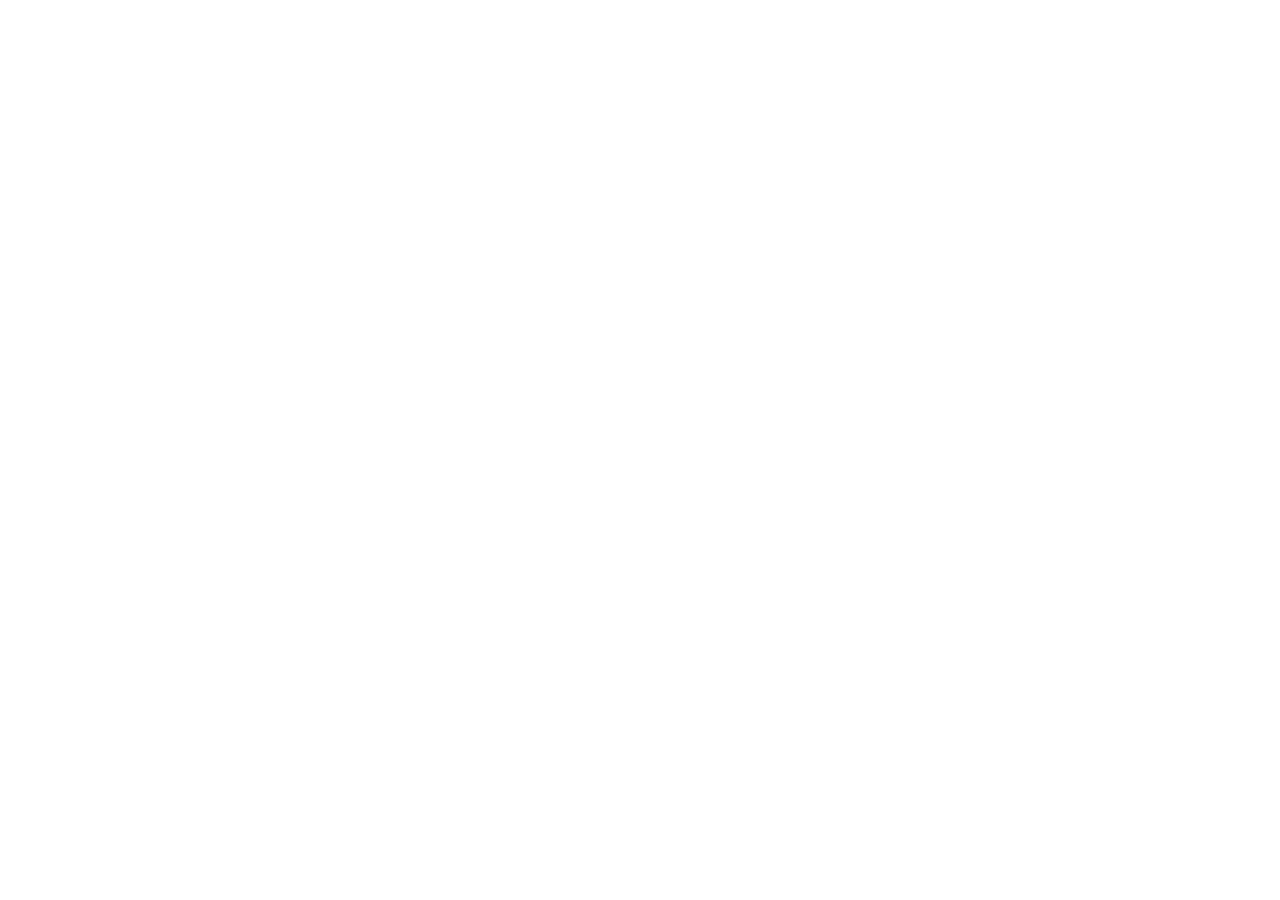
==== index.html @ 9faa8df4 "first commit" ====
<!DOCTYPE html>
<html lang="en">

<head>
    <meta charset="UTF-8" />
    <meta http-equiv="X-UA-Compatible" content="IE=edge" />
    <meta name="viewport" content="width=device-width, initial-scale=1.0" />
    <!-- TODO: PONER DESCRIPCION -->
    <meta name="description" content="" />
    <!-- TODO: PONER KEYWORDS -->
    <meta name="keywords" content="" />
    <meta name="author" content="Centeno José Antonio" />
    <meta name="copyright" content="DevCito 2022" />
    <!-- ROBOTS -->
    <meta name="robots" content="index nofollow" />
    <link rel="icon" href="/favicon.png" type="image/png" />
    <!-- TODO: PONER TITLE -->
    <meta property="og:title" content="" />
    <!-- TODO: PONER DESCRIPCION -->
    <meta property="og:description" content="" />
    <!-- TODO: PONER TYPE -->
    <meta property="og:type" content="" />
    <!-- TODO: PONER IMAGEN -->
    <meta property="og:image"
        content="" /> 
    <meta property="og:url" content="https://www.linkedin.com/in/jose-antonio-centeno-a379b61b6/" />
    <!-- TODO: PONER TITLE -->
    <meta property="twitter:title" content="" />
    <!-- TODO: PONER DESCRIPCION -->
    <meta property="twitter:description" content="" />
    <!-- TODO: PONER TYPE -->
    <meta property="twitter:type" content="" />
    <!-- TODO: PONER IMAGEN -->
    <meta property="twitter:image"
        content="" />
    <meta property="twitter:url" content="https://www.linkedin.com/in/jose-antonio-centeno-a379b61b6/" />
    <!-- TODO: PONER TITLE DEL NAVEGADOR -->
    <title></title>
    <link rel="stylesheet" href="/css/style.css" />
</head>
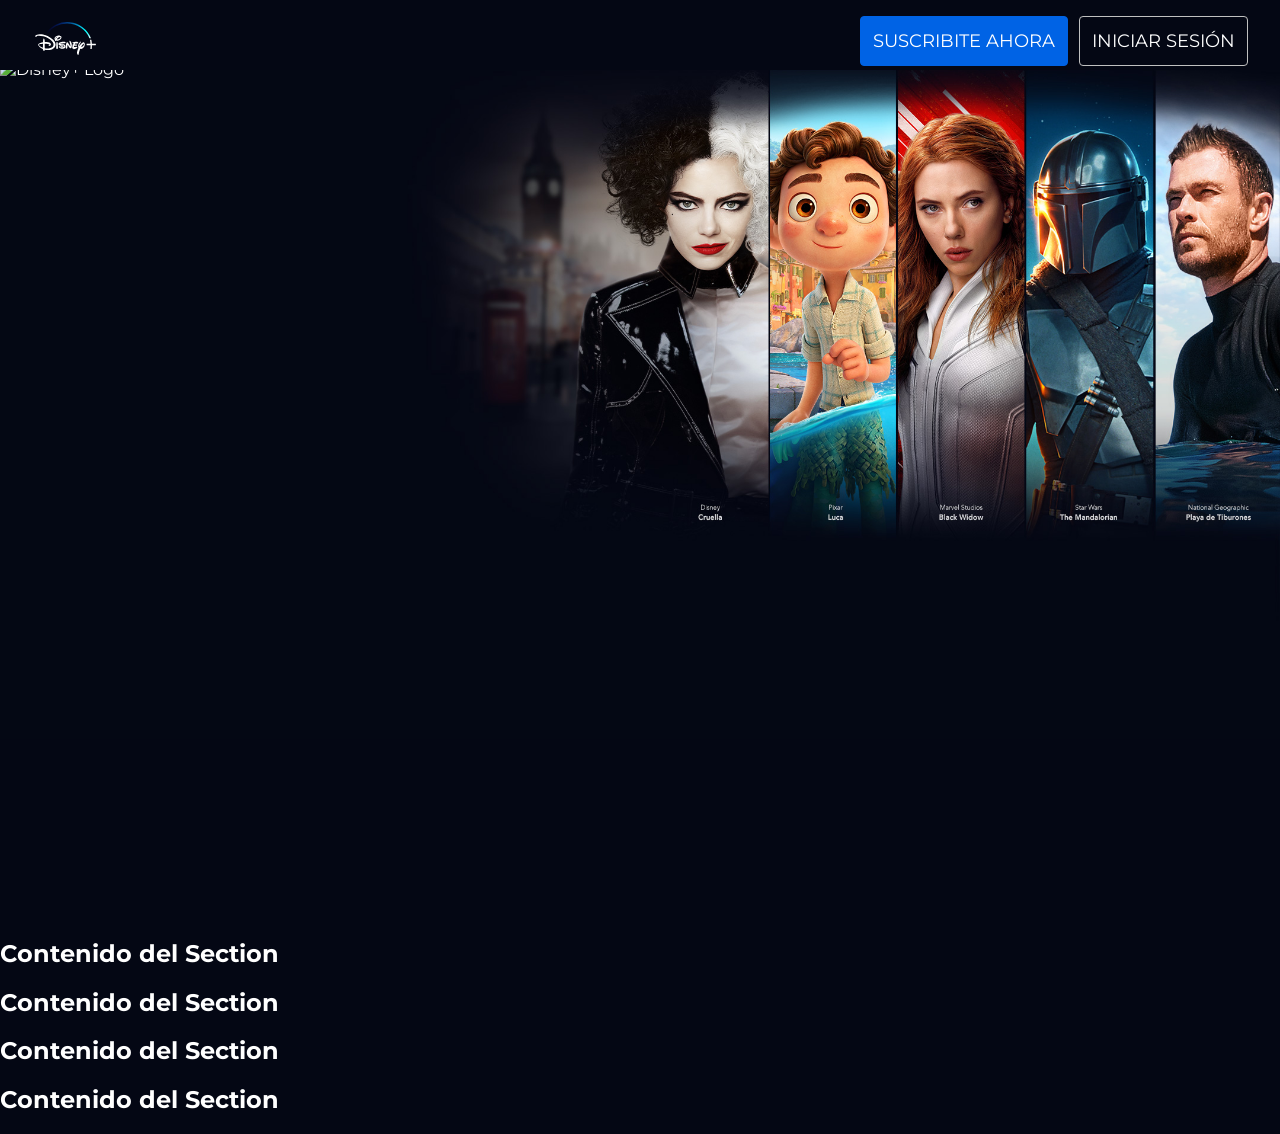
==== commit ef3206b4: "create first section" ====
--- a/index.html
+++ b/index.html
@@ -21,8 +21,7 @@
     <!-- TODO: PONER TYPE -->
     <meta property="og:type" content="" />
     <!-- TODO: PONER IMAGEN -->
-    <meta property="og:image"
-        content="" /> 
+    <meta property="og:image" content="" />
     <meta property="og:url" content="https://www.linkedin.com/in/jose-antonio-centeno-a379b61b6/" />
     <!-- TODO: PONER TITLE -->
     <meta property="twitter:title" content="" />
@@ -31,10 +30,51 @@
     <!-- TODO: PONER TYPE -->
     <meta property="twitter:type" content="" />
     <!-- TODO: PONER IMAGEN -->
-    <meta property="twitter:image"
-        content="" />
+    <meta property="twitter:image" content="" />
     <meta property="twitter:url" content="https://www.linkedin.com/in/jose-antonio-centeno-a379b61b6/" />
     <!-- TODO: PONER TITLE DEL NAVEGADOR -->
     <title></title>
+    <link rel="preconnect" href="https://fonts.googleapis.com">
+    <link rel="preconnect" href="https://fonts.gstatic.com" crossorigin>
+    <link href="https://fonts.googleapis.com/css2?family=Montserrat:wght@400&display=swap" rel="stylesheet">
     <link rel="stylesheet" href="/css/style.css" />
-</head>+</head>
+
+<body>
+    <header>
+        <nav>
+            <a href="#" class="logo">
+                <img src="/img/original.svg" alt="Disney+ Logo">
+            </a>
+
+            <ul class="botonera">
+                <li class="suscribite"><a href="#">Suscribite ahora</a></li>
+                <li class="iniciarSesion"><a href="#">Iniciar Sesión</a></li>
+            </ul>
+        </nav>
+    </header>
+    <main>
+        <section class="combo">
+            <div class="containerCombo">
+                <h3>Con Combo+, aprovechá lo mejor de Disney+ y Star+ a un precio único.</h3>
+                <picture class="logoCombo">
+                    <source srcset="//cnbl-cdn.bamgrid.com/assets/b4b2cbd89ae6b15cc228c8e130514786030d9661e34b3865c1a778dd38ab6863/original">
+                    <img src="//cnbl-cdn.bamgrid.com/assets/b4b2cbd89ae6b15cc228c8e130514786030d9661e34b3865c1a778dd38ab6863/original" alt="Disney+ Logo">
+                </picture>
+                
+            </div>
+        </section>
+        <section>
+            <h1>Contenido del Section</h1>
+        </section>
+        <section>
+            <h1>Contenido del Section</h1>
+        </section>
+        <section>
+            <h1>Contenido del Section</h1>
+        </section>
+        <section>
+            <h1>Contenido del Section</h1>
+        </section>
+    </main>
+</body>
--- a/css/style.css
+++ b/css/style.css
@@ -0,0 +1,96 @@
+body {
+    margin: 0;
+    background-color: #040714;
+    font-family: 'Montserrat', sans-serif;
+    color: white;
+}
+/* Empezar con valores globales */
+/* color del boton suscribite: #0063e5; */
+
+/* HEADER */
+
+a {
+    text-decoration: none;
+    color: white;
+    cursor: pointer;
+    font-size: 18px;
+    line-height: 18px;
+}
+
+li {
+    height: 50px;
+    list-style: none;
+    text-transform: uppercase;
+    display: inline-flex;
+    padding: 9px 12px;
+    border-radius: 4px;
+    border: 1px solid silver;
+    margin-right: 7px;
+    box-sizing: border-box;
+    align-items: center;
+}
+
+nav {
+    top: 0;
+    background-color: #040714;
+    display: flex;
+    justify-content: space-between;
+    width: 100%;
+    height: 70px;
+    position: fixed;
+}
+
+
+.logo {
+    max-height: 70px;
+    padding: 15px;
+    margin-left: 20px;
+    margin-top: 7px;
+}
+
+.logo img {
+    height: 100%;
+}
+
+.botonera {
+    margin-right: 25px;
+}
+
+.suscribite {
+    background-color: #0063e5;
+    border: 1px solid #0063e5;
+}
+
+.suscribite:hover {
+    background-color: #016cf9;
+    border: 1px solid #016cf9;
+}
+
+.iniciarSesion a {
+    color: inherit;
+}
+
+.iniciarSesion:hover {
+    color: #040714;
+    background-color: #f9f9f9;
+}
+
+.combo {
+    height:100vh;
+    background: url('/img/original.jfif') center center;        background-size: 100%;
+    background-repeat: no-repeat;
+    background-position: top;
+
+}
+
+@media only screen and (max-width: 768px) {
+    .combo {
+        background-image: url(//cnbl-cdn.bamgrid.com/assets/3b06d96889a9ffae5177c1abf9c5072b4a342b060c30c0cee37d2a765df3777c/original);
+    }
+    
+    .containerCombo {
+        display: flex;
+    }
+}
+
+/* FIN DEL HEADER */
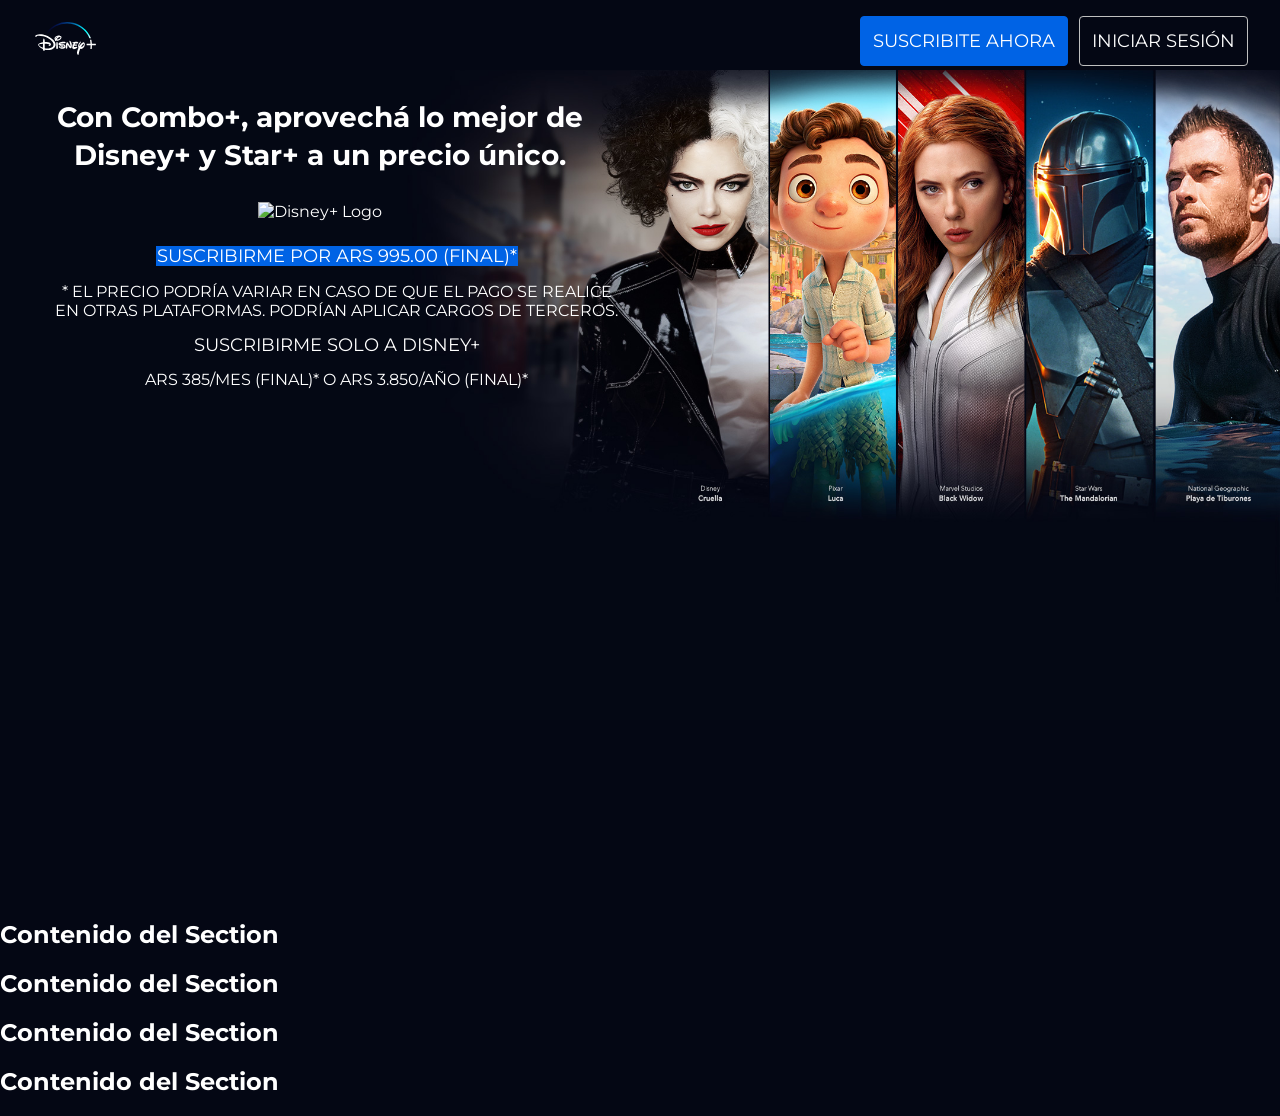
==== commit 8aa91863: "comboLoco start" ====
--- a/index.html
+++ b/index.html
@@ -61,7 +61,14 @@
                     <source srcset="//cnbl-cdn.bamgrid.com/assets/b4b2cbd89ae6b15cc228c8e130514786030d9661e34b3865c1a778dd38ab6863/original">
                     <img src="//cnbl-cdn.bamgrid.com/assets/b4b2cbd89ae6b15cc228c8e130514786030d9661e34b3865c1a778dd38ab6863/original" alt="Disney+ Logo">
                 </picture>
-                
+                <ul class="comboLoco">
+                    <li class="comboLocoList">
+                        <a href="#" class="suscribime">SUSCRIBIRME POR ARS 995.00 (FINAL)*</a>
+                        <p class="footNote">* El precio podría variar en caso de que el pago se realice en otras plataformas. Podrían aplicar cargos de terceros.</p>
+                        <a href="#" class="soloDisney">Suscribirme solo a Disney+</a>
+                        <p class="footNote2">ARS 385/mes (final)* o ARS 3.850/año (final)*</p>
+                    </li>
+                </ul>
             </div>
         </section>
         <section>
--- a/css/style.css
+++ b/css/style.css
@@ -38,6 +38,7 @@
     width: 100%;
     height: 70px;
     position: fixed;
+    z-index: 5;
 }
 
 
@@ -74,13 +75,62 @@
     color: #040714;
     background-color: #f9f9f9;
 }
+/* Media Q */
+@media only screen and (max-width: 768px) {
 
+}
+/* FIN DEL HEADER */
+
+/* SECCION COMBO */
 .combo {
     height:100vh;
     background: url('/img/original.jfif') center center;        background-size: 100%;
     background-repeat: no-repeat;
     background-position: top;
 
+}
+
+.containerCombo {
+    position: absolute;
+    text-align: center;
+    top: 70px;
+    display: flex;
+    flex-direction: column;
+    align-items: center;
+    width: 50%;
+}
+
+.containerCombo h3 {
+    font-size: 28px;
+    line-height: 38px;
+}
+
+
+.comboLoco {
+    display: flex;
+    flex-direction: column;
+    align-items: center;
+    justify-content: center;
+    height: auto;
+}
+
+.comboLocoList {
+    height: auto;
+    display: flex;
+    flex-direction: column;
+    border: none;
+}
+
+.suscribime {
+    
+    text-transform: uppercase;
+    background-color: #0063e5;
+    border: 1px solid #0063e5;
+}
+
+.suscribime:hover {
+    background-color: #016cf9;
+    border: 1px solid #016cf9;
 }
 
 @media only screen and (max-width: 768px) {
@@ -93,4 +143,7 @@
     }
 }
 
-/* FIN DEL HEADER */
+.logoCombo img {
+    max-width: 400px;
+}
+
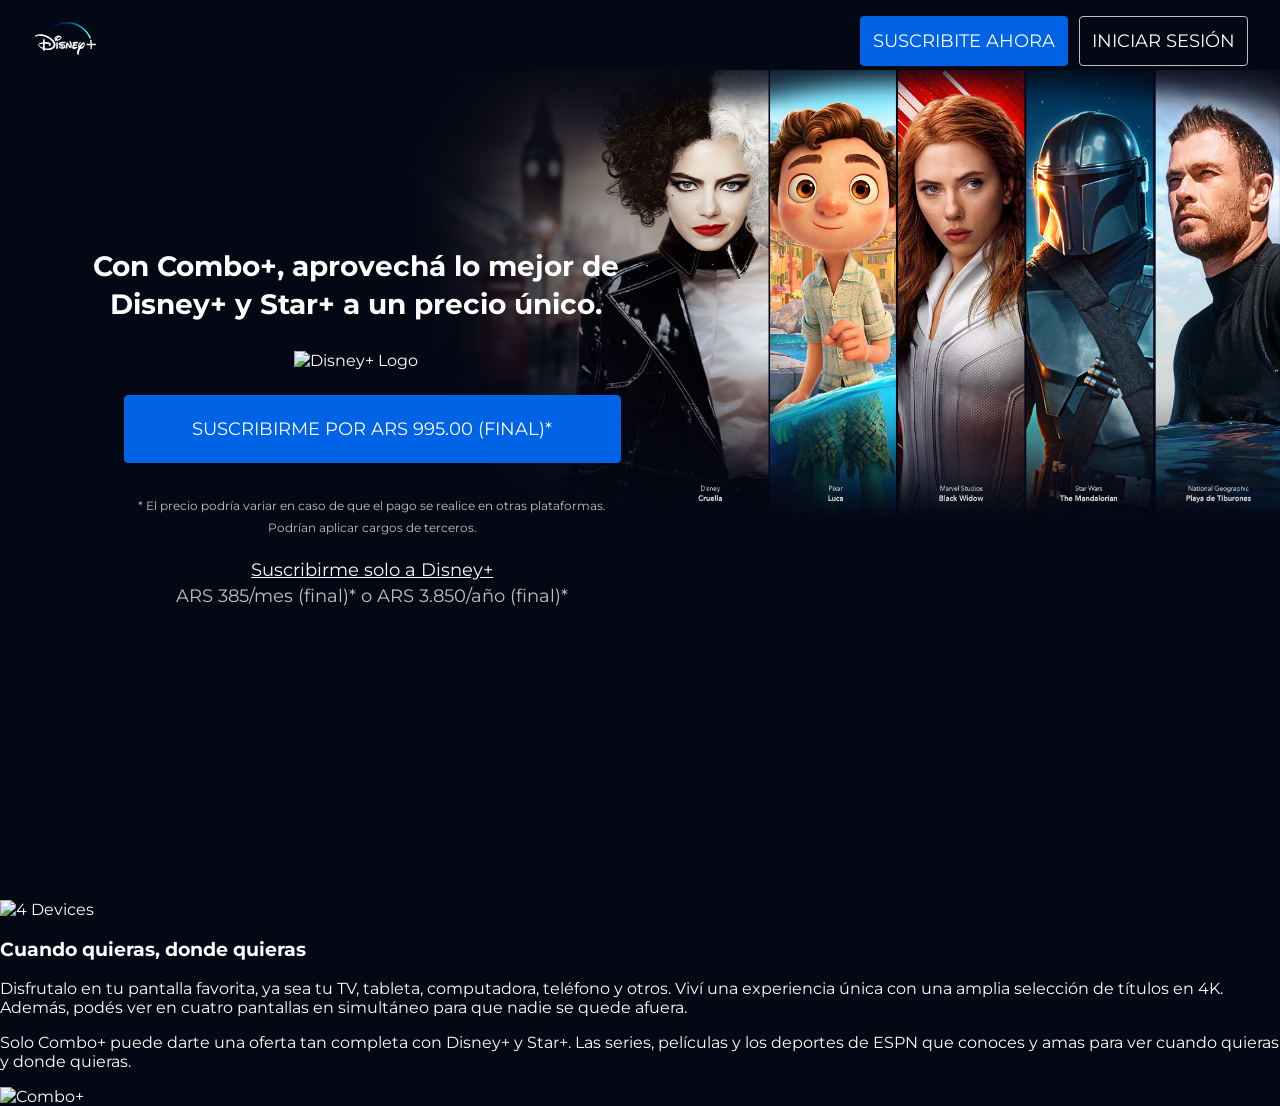
==== commit ef73048d: "Finish Combo" ====
--- a/index.html
+++ b/index.html
@@ -71,17 +71,21 @@
                 </ul>
             </div>
         </section>
-        <section>
-            <h1>Contenido del Section</h1>
-        </section>
-        <section>
-            <h1>Contenido del Section</h1>
-        </section>
-        <section>
-            <h1>Contenido del Section</h1>
-        </section>
-        <section>
-            <h1>Contenido del Section</h1>
+        <section class="juntesLesCuatro">
+            <div class="pareja1">
+                <img class="lazy loaded" alt="4 Devices" data-ll-status="loaded" src="//cnbl-cdn.bamgrid.com/assets/dae41e464f90a537d55064a1609a99890fb93a408af955519dbe9992e0ab3a04/original">
+                <div class="pareja1-texto">
+                    <h3>Cuando quieras, donde quieras</h3>
+                    <p>Disfrutalo en tu pantalla favorita, ya sea tu TV, tableta, computadora, teléfono y otros. Viví una experiencia única con una amplia selección de títulos en 4K. Además, podés ver en cuatro pantallas en simultáneo para que nadie se quede afuera.</p>
+                </div>
+            </div>
+            <div class="pareja2">
+                <div class="pareja2-texto">
+                    <p>Solo Combo+ puede darte una oferta tan completa con Disney+ y Star+. Las series, películas y los deportes de ESPN que conoces y amas para ver cuando quieras y donde quieras.</p>
+                    <a href="" class=""></a>
+                </div>
+                <img class="lazy loaded" width="1278" height="1072" alt="Combo+" data-ll-status="loaded" src="//cnbl-cdn.bamgrid.com/assets/46946c8a951972913f0bf519d37c48caf4a1b79f3f386fc7f7fd2705e5d5b2ab/original">
+            </div>
         </section>
     </main>
 </body>
--- a/css/style.css
+++ b/css/style.css
@@ -41,7 +41,6 @@
     z-index: 5;
 }
 
-
 .logo {
     max-height: 70px;
     padding: 15px;
@@ -80,18 +79,33 @@
 
 }
 /* FIN DEL HEADER */
+/* ******************************** */
+/* ******************************** */
+/* SECCION COMBO */
+@media only screen and (max-width: 768px) {
+    .combo {
+        background-image: url(//cnbl-cdn.bamgrid.com/assets/3b06d96889a9ffae5177c1abf9c5072b4a342b060c30c0cee37d2a765df3777c/original);
+    }
+}
 
-/* SECCION COMBO */
 .combo {
-    height:100vh;
+    display: flex;
+    align-items: center;
+    min-height: 100vh;
+    padding: 5.6vw;
     background: url('/img/original.jfif') center center;        background-size: 100%;
     background-repeat: no-repeat;
     background-position: top;
+    box-sizing: border-box;
+}
 
+@media only screen and (min-width: 768px) {
+    .containerCombo {
+        max-width: 640px;
+    }
 }
 
 .containerCombo {
-    position: absolute;
     text-align: center;
     top: 70px;
     display: flex;
@@ -101,10 +115,10 @@
 }
 
 .containerCombo h3 {
+    margin-top: 0;
     font-size: 28px;
     line-height: 38px;
 }
-
 
 .comboLoco {
     display: flex;
@@ -122,10 +136,18 @@
 }
 
 .suscribime {
-    
     text-transform: uppercase;
     background-color: #0063e5;
     border: 1px solid #0063e5;
+    padding: 20.5px 33px;
+    width: 100%;
+    height: 68px;
+    box-sizing: border-box;
+    border-radius: 4px;
+    margin-bottom: 20px;
+    display: flex;
+    align-items: center;
+    justify-content: center;
 }
 
 .suscribime:hover {
@@ -133,17 +155,36 @@
     border: 1px solid #016cf9;
 }
 
-@media only screen and (max-width: 768px) {
-    .combo {
-        background-image: url(//cnbl-cdn.bamgrid.com/assets/3b06d96889a9ffae5177c1abf9c5072b4a342b060c30c0cee37d2a765df3777c/original);
-    }
-    
-    .containerCombo {
-        display: flex;
-    }
-}
-
 .logoCombo img {
     max-width: 400px;
 }
 
+.footNote {
+    font-size: 12px;
+    line-height: 22px;
+    text-transform: none;
+    color: silver;
+}
+
+.soloDisney {
+    padding: 0;
+    color: #f9f9f9;
+    cursor: pointer;
+    text-transform: none;
+    text-decoration: underline;
+    border: none;
+    text-align: inherit;
+    margin-top: 10px;
+}
+
+.footNote2 {
+    color: silver;
+    text-transform: none;
+    font-size: 18px;
+    line-height: 28px;
+    margin-top: 3px;
+}
+
+/* ******************************** */
+/* ******************************** */
+/* JUNTES LES CUATRO */
